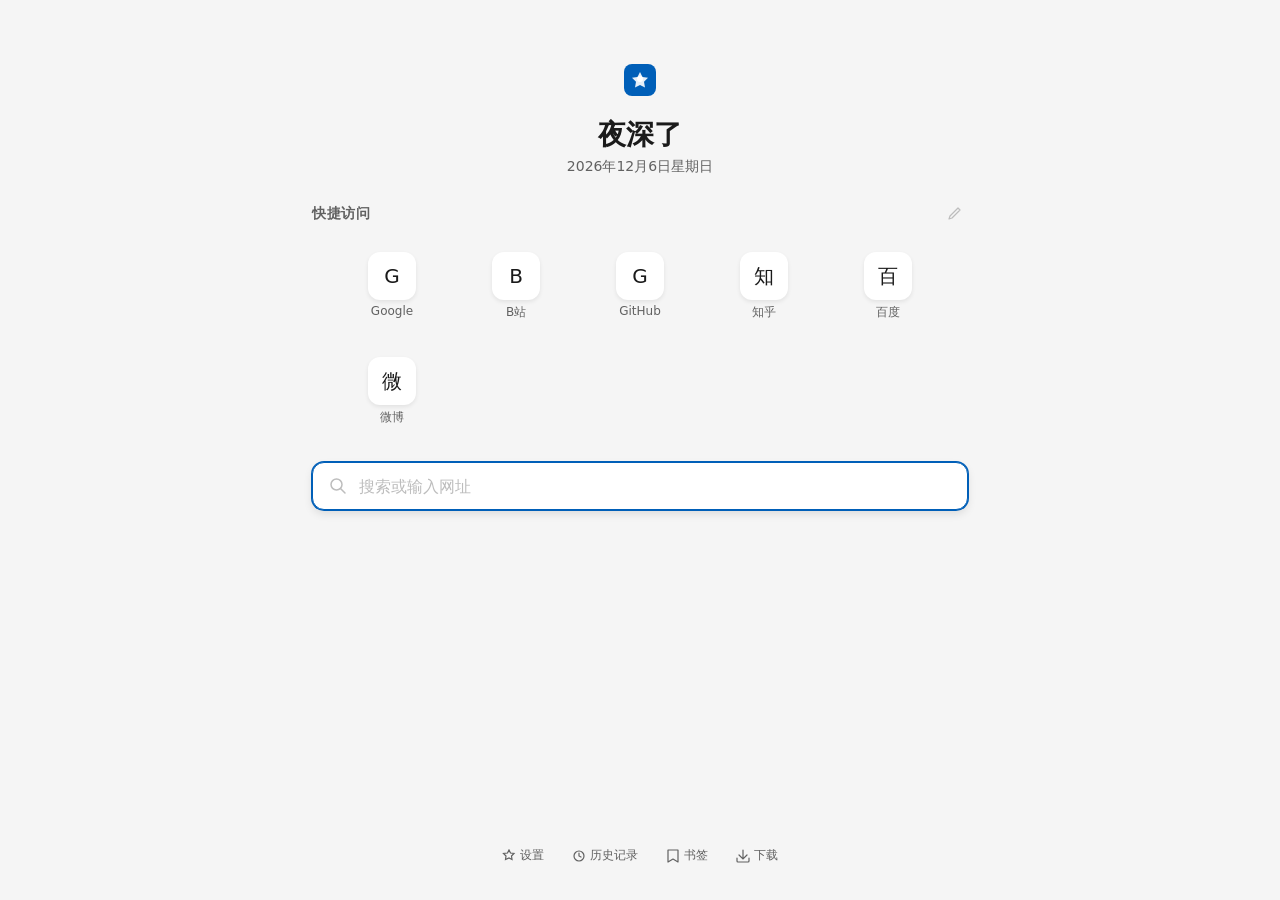
==== src/pages/newtab/index.html @ c28c98fc "Initial XFBrowser project scaffold - sync.bat / build.bat: Windows build toolchain scripts - patches" ====
<!DOCTYPE html>
<html lang="zh-CN" data-theme="light">
<head>
  <meta charset="UTF-8">
  <meta name="viewport" content="width=device-width, initial-scale=1.0">
  <meta name="color-scheme" content="light dark">
  <title>新标签页 - XFBrowser</title>
  <link rel="stylesheet" href="../../fluent-ui/css/fluent-tokens.css">
  <link rel="stylesheet" href="style.css">
</head>
<body>
  <div id="app">
    <header class="ntp-header">
      <div class="ntp-logo">
        <svg width="32" height="32" viewBox="0 0 32 32" fill="none">
          <rect width="32" height="32" rx="8" fill="var(--fluent-accent)"/>
          <path d="M16 8l2.5 5 5.5.8-4 3.9L21 23.5l-5-2.6-5 2.6 1-5.8-4-3.9 5.5-.8L16 8z" fill="white" opacity="0.9"/>
          <circle cx="16" cy="15" r="3" fill="white"/>
        </svg>
      </div>
      <h1 class="ntp-greeting" id="greeting">你好</h1>
    </header>

    <main class="ntp-main">
      <!-- 快捷访问 -->
      <section class="ntp-section">
        <div class="ntp-section-header">
          <h2>快捷访问</h2>
          <button class="ntp-edit-btn" id="editShortcuts" title="编辑快捷方式">
            <svg width="14" height="14" viewBox="0 0 14 14" fill="none">
              <path d="M11 1l2 2-8 8-3 1 1-3 8-8z" stroke="currentColor" stroke-width="1.2" stroke-linecap="round" stroke-linejoin="round"/>
            </svg>
          </button>
        </div>
        <div class="ntp-tiles" id="shortcuts">
          <!-- 由 JS 渲染 -->
        </div>
      </section>

      <!-- 搜索框 -->
      <section class="ntp-search-section">
        <div class="ntp-search-container">
          <svg class="ntp-search-icon" width="18" height="18" viewBox="0 0 18 18" fill="none">
            <circle cx="7.5" cy="7.5" r="5.5" stroke="currentColor" stroke-width="1.5"/>
            <path d="M11.5 11.5L16 16" stroke="currentColor" stroke-width="1.5" stroke-linecap="round"/>
          </svg>
          <input type="text" class="ntp-search-input" id="searchInput"
                 placeholder="搜索或输入网址" autofocus
                 autocomplete="off" spellcheck="false">
        </div>
      </section>

      <!-- 最近关闭 -->
      <section class="ntp-section" id="recentSection" style="display:none">
        <div class="ntp-section-header">
          <h2>最近关闭</h2>
        </div>
        <div class="ntp-recent-list" id="recentList"></div>
      </section>
    </main>

    <footer class="ntp-footer">
      <div class="ntp-footer-links">
        <button class="ntp-footer-btn" data-action="settings">
          <svg width="14" height="14" viewBox="0 0 14 14" fill="none">
            <path d="M7 1l1.5 3 3.5.5-2.5 2.5.5 3.5L7 9l-3.5 1.5.5-3.5L1.5 4.5 5.5 4 7 1z" stroke="currentColor" stroke-width="1.2"/>
          </svg>
          设置
        </button>
        <button class="ntp-footer-btn" data-action="history">
          <svg width="14" height="14" viewBox="0 0 14 14" fill="none">
            <circle cx="7" cy="7" r="5" stroke="currentColor" stroke-width="1.2"/>
            <path d="M7 4v3l2 1" stroke="currentColor" stroke-width="1.2" stroke-linecap="round"/>
          </svg>
          历史记录
        </button>
        <button class="ntp-footer-btn" data-action="bookmarks">
          <svg width="14" height="14" viewBox="0 0 14 14" fill="none">
            <path d="M2 1h10v12l-5-3-5 3V1z" stroke="currentColor" stroke-width="1.2" stroke-linejoin="round"/>
          </svg>
          书签
        </button>
        <button class="ntp-footer-btn" data-action="downloads">
          <svg width="14" height="14" viewBox="0 0 14 14" fill="none">
            <path d="M1 9v3a1 1 0 001 1h10a1 1 0 001-1V9M7 1v8m-4-3l4 4 4-4" stroke="currentColor" stroke-width="1.2" stroke-linecap="round"/>
          </svg>
          下载
        </button>
      </div>
    </footer>
  </div>

  <script type="module" src="app.js"></script>
</body>
</html>
---- src/fluent-ui/css/fluent-tokens.css ----
/* ===========================================================
   XFBrowser - Fluent UI v2 Design Tokens
   完整 Fluent 2 设计标记系统
   =========================================================== */

:root {
  /* ---- 颜色系统 ---- */
  --fluent-accent: #005fb8;
  --fluent-accent-hover: #004e9e;
  --fluent-accent-active: #003d7a;
  --fluent-accent-soft: rgba(0, 95, 184, 0.08);
  --fluent-accent-soft-hover: rgba(0, 95, 184, 0.12);
  --fluent-accent-text: #ffffff;

  /* 前景文本 */
  --fluent-text-primary: #1a1a1a;
  --fluent-text-secondary: #616161;
  --fluent-text-disabled: #bdbdbd;
  --fluent-text-link: #005fb8;
  --fluent-text-on-accent: #ffffff;

  /* 背景层级 */
  --fluent-bg-base: #f5f5f5;
  --fluent-bg-layer1: #ffffff;
  --fluent-bg-layer2: #fafafa;
  --fluent-bg-layer3: #f0f0f0;
  --fluent-bg-hover: rgba(0, 0, 0, 0.04);
  --fluent-bg-active: rgba(0, 0, 0, 0.08);
  --fluent-bg-selected: rgba(0, 95, 184, 0.08);

  /* 边框 */
  --fluent-border-base: rgba(0, 0, 0, 0.1);
  --fluent-border-hover: rgba(0, 0, 0, 0.16);
  --fluent-border-focus: #005fb8;
  --fluent-border-selected: #005fb8;

  /* 阴影层级 (Fluent 2 Elevation) */
  --fluent-shadow-xs: 0 1px 2px rgba(0, 0, 0, 0.06);
  --fluent-shadow-sm: 0 2px 4px rgba(0, 0, 0, 0.08);
  --fluent-shadow-md: 0 4px 8px rgba(0, 0, 0, 0.1);
  --fluent-shadow-lg: 0 8px 16px rgba(0, 0, 0, 0.12);
  --fluent-shadow-xl: 0 16px 32px rgba(0, 0, 0, 0.14);

  /* 圆角 */
  --fluent-radius-sm: 4px;
  --fluent-radius-md: 6px;
  --fluent-radius-lg: 8px;
  --fluent-radius-xl: 12px;
  --fluent-radius-round: 9999px;

  /* 间距 */
  --fluent-space-xs: 2px;
  --fluent-space-sm: 4px;
  --fluent-space-md: 8px;
  --fluent-space-lg: 12px;
  --fluent-space-xl: 16px;
  --fluent-space-2xl: 24px;
  --fluent-space-3xl: 32px;

  /* 字体 */
  --fluent-font-family: 'Segoe UI Variable', 'Segoe UI', system-ui, -apple-system, sans-serif;
  --fluent-font-caption: 12px;
  --fluent-font-body: 14px;
  --fluent-font-body-large: 16px;
  --fluent-font-subtitle: 18px;
  --fluent-font-title: 20px;
  --fluent-font-title-large: 28px;
  --fluent-font-display: 40px;

  /* 动画 */
  --fluent-duration-fast: 100ms;
  --fluent-duration-normal: 200ms;
  --fluent-duration-slow: 400ms;
  --fluent-easing-linear: cubic-bezier(0, 0, 1, 1);
  --fluent-easing-standard: cubic-bezier(0.2, 0, 0, 1);
  --fluent-easing-accelerate: cubic-bezier(0.8, 0, 0.6, 1);
  --fluent-easing-decelerate: cubic-bezier(0.2, 0, 0, 1);
}

/* ---- 深色模式 ---- */
[data-theme="dark"] {
  --fluent-bg-base: #1a1a1a;
  --fluent-bg-layer1: #2d2d2d;
  --fluent-bg-layer2: #252525;
  --fluent-bg-layer3: #333333;
  --fluent-bg-hover: rgba(255, 255, 255, 0.06);
  --fluent-bg-active: rgba(255, 255, 255, 0.1);
  --fluent-bg-selected: rgba(96, 186, 255, 0.12);

  --fluent-text-primary: #e0e0e0;
  --fluent-text-secondary: #a0a0a0;
  --fluent-text-disabled: #5a5a5a;
  --fluent-text-link: #60baff;

  --fluent-border-base: rgba(255, 255, 255, 0.08);
  --fluent-border-hover: rgba(255, 255, 255, 0.14);
  --fluent-border-focus: #60baff;
  --fluent-border-selected: #60baff;

  --fluent-accent: #60baff;
  --fluent-accent-hover: #4da6e6;
  --fluent-accent-soft: rgba(96, 186, 255, 0.12);
  --fluent-accent-soft-hover: rgba(96, 186, 255, 0.18);

  --fluent-shadow-xs: 0 1px 2px rgba(0, 0, 0, 0.3);
  --fluent-shadow-sm: 0 2px 4px rgba(0, 0, 0, 0.35);
  --fluent-shadow-md: 0 4px 8px rgba(0, 0, 0, 0.4);
  --fluent-shadow-lg: 0 8px 16px rgba(0, 0, 0, 0.45);
  --fluent-shadow-xl: 0 16px 32px rgba(0, 0, 0, 0.5);
}
---- src/pages/newtab/style.css ----
/* ===========================================================
   XFBrowser - 新标签页 Fluent 样式
   原生 CSS，无预处理器
   =========================================================== */

* {
  margin: 0;
  padding: 0;
  box-sizing: border-box;
}

body {
  font-family: var(--fluent-font-family);
  background: var(--fluent-bg-base);
  color: var(--fluent-text-primary);
  min-height: 100vh;
  display: flex;
  flex-direction: column;
  -webkit-font-smoothing: antialiased;
}

#app {
  flex: 1;
  display: flex;
  flex-direction: column;
  max-width: 720px;
  margin: 0 auto;
  padding: var(--fluent-space-3xl);
  width: 100%;
}

/* ---- 头部 ---- */
.ntp-header {
  text-align: center;
  padding: var(--fluent-space-3xl) 0 var(--fluent-space-2xl);
}

.ntp-logo {
  margin-bottom: var(--fluent-space-xl);
}

.ntp-greeting {
  font-size: var(--fluent-font-title-large);
  font-weight: 600;
  color: var(--fluent-text-primary);
  margin-bottom: var(--fluent-space-sm);
}

.ntp-date {
  font-size: var(--fluent-font-body);
  color: var(--fluent-text-secondary);
}

/* ---- 区域 ---- */
.ntp-section {
  margin-bottom: var(--fluent-space-2xl);
}

.ntp-section-header {
  display: flex;
  align-items: center;
  justify-content: space-between;
  margin-bottom: var(--fluent-space-lg);
}

.ntp-section-header h2 {
  font-size: var(--fluent-font-body);
  font-weight: 600;
  color: var(--fluent-text-secondary);
  text-transform: uppercase;
  letter-spacing: 0.5px;
}

.ntp-edit-btn {
  display: flex;
  align-items: center;
  justify-content: center;
  width: 28px;
  height: 28px;
  border: none;
  background: transparent;
  border-radius: var(--fluent-radius-md);
  cursor: pointer;
  color: var(--fluent-text-disabled);
  transition: all var(--fluent-duration-fast) var(--fluent-easing-standard);
}

.ntp-edit-btn:hover {
  background: var(--fluent-bg-hover);
  color: var(--fluent-text-secondary);
}

/* ---- 快捷访问磁贴 ---- */
.ntp-tiles {
  display: grid;
  grid-template-columns: repeat(auto-fill, 112px);
  gap: var(--fluent-space-lg);
  justify-content: center;
}

.ntp-tile {
  display: flex;
  flex-direction: column;
  align-items: center;
  gap: var(--fluent-space-sm);
  padding: var(--fluent-space-lg);
  border-radius: var(--fluent-radius-lg);
  cursor: pointer;
  transition: all var(--fluent-duration-fast) var(--fluent-easing-standard);
  text-decoration: none;
  color: inherit;
}

.ntp-tile:hover {
  background: var(--fluent-bg-hover);
}

.ntp-tile:active {
  transform: scale(0.95);
}

.ntp-tile-icon {
  width: 48px;
  height: 48px;
  border-radius: var(--fluent-radius-xl);
  background: var(--fluent-bg-layer1);
  box-shadow: var(--fluent-shadow-sm);
  display: flex;
  align-items: center;
  justify-content: center;
  font-size: 20px;
  overflow: hidden;
}

.ntp-tile-icon img {
  width: 100%;
  height: 100%;
  object-fit: contain;
  padding: 8px;
}

.ntp-tile-title {
  font-size: var(--fluent-font-caption);
  color: var(--fluent-text-secondary);
  text-align: center;
  max-width: 100%;
  overflow: hidden;
  text-overflow: ellipsis;
  white-space: nowrap;
}

/* ---- 搜索 ---- */
.ntp-search-section {
  margin-bottom: var(--fluent-space-2xl);
}

.ntp-search-container {
  display: flex;
  align-items: center;
  height: 48px;
  background: var(--fluent-bg-layer1);
  border-radius: var(--fluent-radius-xl);
  box-shadow: var(--fluent-shadow-sm);
  border: 1px solid var(--fluent-border-base);
  padding: 0 var(--fluent-space-xl);
  gap: var(--fluent-space-lg);
  transition: all var(--fluent-duration-fast) var(--fluent-easing-standard);
}

.ntp-search-container:focus-within {
  border-color: var(--fluent-border-focus);
  box-shadow: 0 0 0 1px var(--fluent-border-focus), var(--fluent-shadow-md);
}

.ntp-search-icon {
  color: var(--fluent-text-disabled);
  flex-shrink: 0;
}

.ntp-search-input {
  flex: 1;
  border: none;
  outline: none;
  background: transparent;
  font-size: var(--fluent-font-body-large);
  color: var(--fluent-text-primary);
  font-family: var(--fluent-font-family);
}

.ntp-search-input::placeholder {
  color: var(--fluent-text-disabled);
}

/* ---- 最近关闭 ---- */
.ntp-recent-list {
  display: flex;
  flex-direction: column;
  gap: var(--fluent-space-sm);
}

.ntp-recent-item {
  display: flex;
  align-items: center;
  padding: var(--fluent-space-lg);
  border-radius: var(--fluent-radius-md);
  gap: var(--fluent-space-lg);
  cursor: pointer;
  transition: background var(--fluent-duration-fast) var(--fluent-easing-standard);
}

.ntp-recent-item:hover {
  background: var(--fluent-bg-hover);
}

.ntp-recent-item-icon {
  width: 16px;
  height: 16px;
  flex-shrink: 0;
}

.ntp-recent-item-title {
  flex: 1;
  font-size: var(--fluent-font-body);
  color: var(--fluent-text-primary);
  white-space: nowrap;
  overflow: hidden;
  text-overflow: ellipsis;
}

.ntp-recent-item-time {
  font-size: var(--fluent-font-caption);
  color: var(--fluent-text-disabled);
}

/* ---- 底部 ---- */
.ntp-footer {
  margin-top: auto;
  padding-top: var(--fluent-space-2xl);
}

.ntp-footer-links {
  display: flex;
  justify-content: center;
  gap: var(--fluent-space-sm);
}

.ntp-footer-btn {
  display: flex;
  align-items: center;
  gap: var(--fluent-space-sm);
  padding: var(--fluent-space-sm) var(--fluent-space-lg);
  border: none;
  background: transparent;
  border-radius: var(--fluent-radius-md);
  color: var(--fluent-text-secondary);
  font-size: var(--fluent-font-caption);
  font-family: var(--fluent-font-family);
  cursor: pointer;
  transition: all var(--fluent-duration-fast) var(--fluent-easing-standard);
}

.ntp-footer-btn:hover {
  background: var(--fluent-bg-hover);
  color: var(--fluent-text-primary);
}

/* ---- 空状态 ---- */
.ntp-empty {
  display: flex;
  flex-direction: column;
  align-items: center;
  justify-content: center;
  padding: var(--fluent-space-3xl);
  color: var(--fluent-text-disabled);
  font-size: var(--fluent-font-body);
}
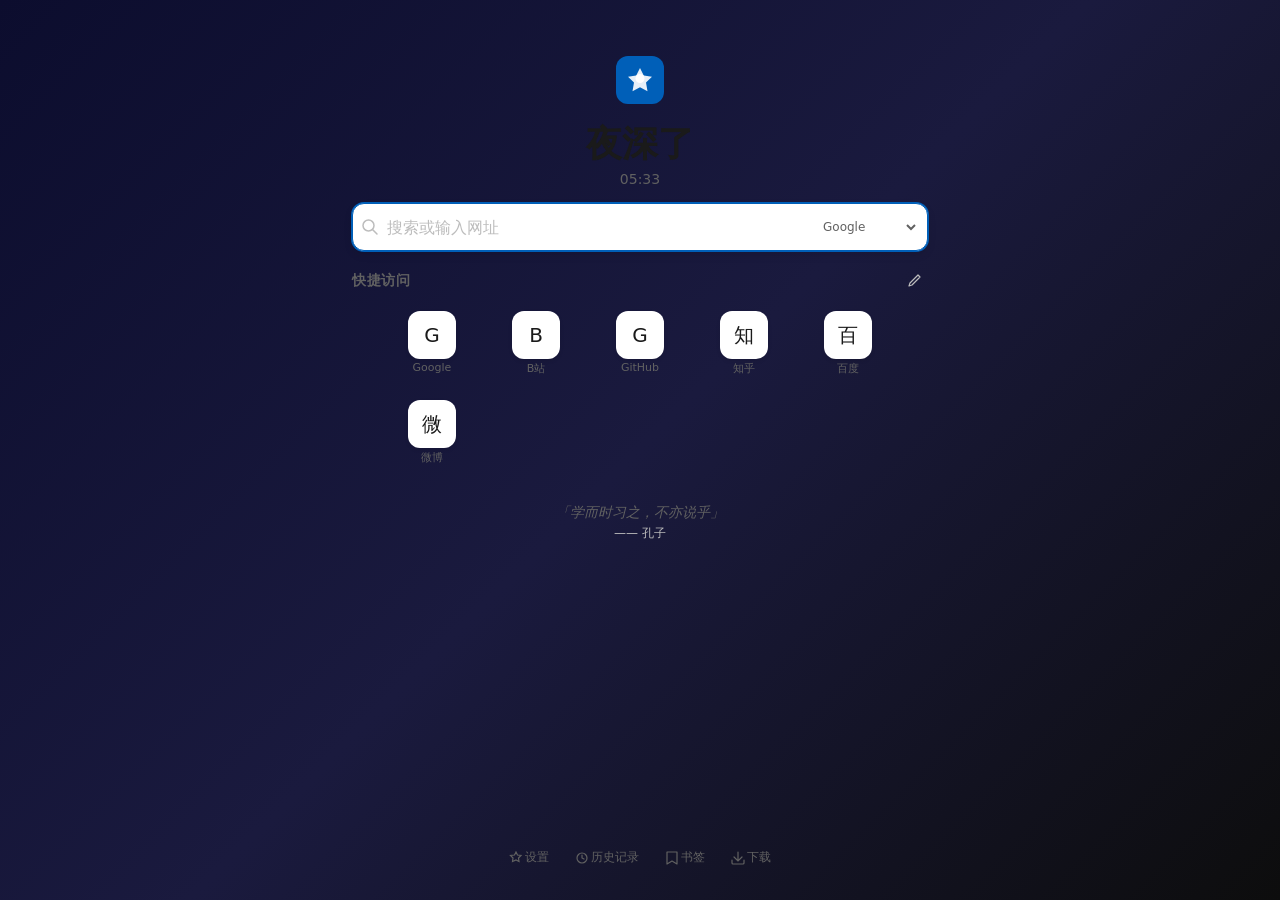
==== commit 70c945ec: "全面迁移至 Firefox 品牌，更新页面与文档" ====
--- a/src/pages/newtab/index.html
+++ b/src/pages/newtab/index.html
@@ -12,16 +12,36 @@
   <div id="app">
     <header class="ntp-header">
       <div class="ntp-logo">
-        <svg width="32" height="32" viewBox="0 0 32 32" fill="none">
+        <svg width="48" height="48" viewBox="0 0 32 32" fill="none">
           <rect width="32" height="32" rx="8" fill="var(--fluent-accent)"/>
           <path d="M16 8l2.5 5 5.5.8-4 3.9L21 23.5l-5-2.6-5 2.6 1-5.8-4-3.9 5.5-.8L16 8z" fill="white" opacity="0.9"/>
           <circle cx="16" cy="15" r="3" fill="white"/>
         </svg>
       </div>
       <h1 class="ntp-greeting" id="greeting">你好</h1>
+      <p class="ntp-date" id="currentTime"></p>
     </header>
 
     <main class="ntp-main">
+      <!-- 搜索框 -->
+      <section class="ntp-search-section">
+        <div class="ntp-search-container">
+          <svg class="ntp-search-icon" width="18" height="18" viewBox="0 0 18 18" fill="none">
+            <circle cx="7.5" cy="7.5" r="5.5" stroke="currentColor" stroke-width="1.5"/>
+            <path d="M11.5 11.5L16 16" stroke="currentColor" stroke-width="1.5" stroke-linecap="round"/>
+          </svg>
+          <input type="text" class="ntp-search-input" id="searchInput"
+                 placeholder="搜索或输入网址" autofocus
+                 autocomplete="off" spellcheck="false">
+          <select class="ntp-search-engine" id="searchEngine">
+            <option value="google">Google</option>
+            <option value="bing">Bing</option>
+            <option value="baidu">百度</option>
+            <option value="duckduckgo">DuckDuckGo</option>
+          </select>
+        </div>
+      </section>
+
       <!-- 快捷访问 -->
       <section class="ntp-section">
         <div class="ntp-section-header">
@@ -33,20 +53,14 @@
           </button>
         </div>
         <div class="ntp-tiles" id="shortcuts">
-          <!-- 由 JS 渲染 -->
         </div>
       </section>
 
-      <!-- 搜索框 -->
-      <section class="ntp-search-section">
-        <div class="ntp-search-container">
-          <svg class="ntp-search-icon" width="18" height="18" viewBox="0 0 18 18" fill="none">
-            <circle cx="7.5" cy="7.5" r="5.5" stroke="currentColor" stroke-width="1.5"/>
-            <path d="M11.5 11.5L16 16" stroke="currentColor" stroke-width="1.5" stroke-linecap="round"/>
-          </svg>
-          <input type="text" class="ntp-search-input" id="searchInput"
-                 placeholder="搜索或输入网址" autofocus
-                 autocomplete="off" spellcheck="false">
+      <!-- 每日一言 -->
+      <section class="ntp-section ntp-quote-section">
+        <div class="ntp-quote">
+          <p class="ntp-quote-text" id="quoteText"></p>
+          <p class="ntp-quote-author" id="quoteAuthor"></p>
         </div>
       </section>
 
--- a/src/pages/newtab/style.css
+++ b/src/pages/newtab/style.css
@@ -1,8 +1,3 @@
-/* ===========================================================
-   XFBrowser - 新标签页 Fluent 样式
-   原生 CSS，无预处理器
-   =========================================================== */
-
 * {
   margin: 0;
   padding: 0;
@@ -11,19 +6,23 @@
 
 body {
   font-family: var(--fluent-font-family);
-  background: var(--fluent-bg-base);
   color: var(--fluent-text-primary);
   min-height: 100vh;
   display: flex;
   flex-direction: column;
-  -webkit-font-smoothing: antialiased;
+  transition: background 1s ease;
+  background: linear-gradient(135deg, #e8f0fe 0%, #f0f4ff 50%, #fafcff 100%);
+}
+
+[data-theme="dark"] body {
+  background: linear-gradient(135deg, #1a1a2e 0%, #16213e 50%, #0f3460 100%);
 }
 
 #app {
   flex: 1;
   display: flex;
   flex-direction: column;
-  max-width: 720px;
+  max-width: 640px;
   margin: 0 auto;
   padding: var(--fluent-space-3xl);
   width: 100%;
@@ -32,18 +31,18 @@
 /* ---- 头部 ---- */
 .ntp-header {
   text-align: center;
-  padding: var(--fluent-space-3xl) 0 var(--fluent-space-2xl);
+  padding: var(--fluent-space-2xl) 0 var(--fluent-space-xl);
 }
 
 .ntp-logo {
-  margin-bottom: var(--fluent-space-xl);
+  margin-bottom: var(--fluent-space-lg);
 }
 
 .ntp-greeting {
-  font-size: var(--fluent-font-title-large);
+  font-size: 36px;
   font-weight: 600;
   color: var(--fluent-text-primary);
-  margin-bottom: var(--fluent-space-sm);
+  margin-bottom: var(--fluent-space-xs);
 }
 
 .ntp-date {
@@ -53,14 +52,14 @@
 
 /* ---- 区域 ---- */
 .ntp-section {
-  margin-bottom: var(--fluent-space-2xl);
+  margin-bottom: var(--fluent-space-xl);
 }
 
 .ntp-section-header {
   display: flex;
   align-items: center;
   justify-content: space-between;
-  margin-bottom: var(--fluent-space-lg);
+  margin-bottom: var(--fluent-space-md);
 }
 
 .ntp-section-header h2 {
@@ -90,11 +89,69 @@
   color: var(--fluent-text-secondary);
 }
 
+/* ---- 搜索 ---- */
+.ntp-search-section {
+  margin-bottom: var(--fluent-space-xl);
+}
+
+.ntp-search-container {
+  display: flex;
+  align-items: center;
+  height: 48px;
+  background: var(--fluent-bg-layer1);
+  border-radius: var(--fluent-radius-xl);
+  box-shadow: var(--fluent-shadow-sm);
+  border: 1px solid var(--fluent-border-base);
+  padding: 0 var(--fluent-space-md);
+  gap: var(--fluent-space-md);
+  transition: all var(--fluent-duration-fast) var(--fluent-easing-standard);
+}
+
+.ntp-search-container:focus-within {
+  border-color: var(--fluent-border-focus);
+  box-shadow: 0 0 0 1px var(--fluent-border-focus), var(--fluent-shadow-md);
+}
+
+.ntp-search-icon {
+  color: var(--fluent-text-disabled);
+  flex-shrink: 0;
+}
+
+.ntp-search-input {
+  flex: 1;
+  border: none;
+  outline: none;
+  background: transparent;
+  font-size: var(--fluent-font-body-large);
+  color: var(--fluent-text-primary);
+  font-family: var(--fluent-font-family);
+}
+
+.ntp-search-input::placeholder {
+  color: var(--fluent-text-disabled);
+}
+
+.ntp-search-engine {
+  border: none;
+  background: transparent;
+  color: var(--fluent-text-secondary);
+  font-size: var(--fluent-font-caption);
+  font-family: var(--fluent-font-family);
+  cursor: pointer;
+  padding: var(--fluent-space-xs);
+  border-radius: var(--fluent-radius-sm);
+  transition: background var(--fluent-duration-fast) var(--fluent-easing-standard);
+}
+
+.ntp-search-engine:hover {
+  background: var(--fluent-bg-hover);
+}
+
 /* ---- 快捷访问磁贴 ---- */
 .ntp-tiles {
   display: grid;
-  grid-template-columns: repeat(auto-fill, 112px);
-  gap: var(--fluent-space-lg);
+  grid-template-columns: repeat(auto-fill, 96px);
+  gap: var(--fluent-space-md);
   justify-content: center;
 }
 
@@ -102,8 +159,8 @@
   display: flex;
   flex-direction: column;
   align-items: center;
-  gap: var(--fluent-space-sm);
-  padding: var(--fluent-space-lg);
+  gap: var(--fluent-space-xs);
+  padding: var(--fluent-space-md);
   border-radius: var(--fluent-radius-lg);
   cursor: pointer;
   transition: all var(--fluent-duration-fast) var(--fluent-easing-standard);
@@ -113,6 +170,7 @@
 
 .ntp-tile:hover {
   background: var(--fluent-bg-hover);
+  transform: translateY(-2px);
 }
 
 .ntp-tile:active {
@@ -140,7 +198,7 @@
 }
 
 .ntp-tile-title {
-  font-size: var(--fluent-font-caption);
+  font-size: 11px;
   color: var(--fluent-text-secondary);
   text-align: center;
   max-width: 100%;
@@ -149,45 +207,22 @@
   white-space: nowrap;
 }
 
-/* ---- 搜索 ---- */
-.ntp-search-section {
-  margin-bottom: var(--fluent-space-2xl);
-}
-
-.ntp-search-container {
-  display: flex;
-  align-items: center;
-  height: 48px;
-  background: var(--fluent-bg-layer1);
-  border-radius: var(--fluent-radius-xl);
-  box-shadow: var(--fluent-shadow-sm);
-  border: 1px solid var(--fluent-border-base);
-  padding: 0 var(--fluent-space-xl);
-  gap: var(--fluent-space-lg);
-  transition: all var(--fluent-duration-fast) var(--fluent-easing-standard);
-}
-
-.ntp-search-container:focus-within {
-  border-color: var(--fluent-border-focus);
-  box-shadow: 0 0 0 1px var(--fluent-border-focus), var(--fluent-shadow-md);
-}
-
-.ntp-search-icon {
-  color: var(--fluent-text-disabled);
-  flex-shrink: 0;
-}
-
-.ntp-search-input {
-  flex: 1;
-  border: none;
-  outline: none;
-  background: transparent;
-  font-size: var(--fluent-font-body-large);
-  color: var(--fluent-text-primary);
-  font-family: var(--fluent-font-family);
-}
-
-.ntp-search-input::placeholder {
+/* ---- 每日一言 ---- */
+.ntp-quote-section {
+  text-align: center;
+  padding: var(--fluent-space-lg) 0;
+}
+
+.ntp-quote-text {
+  font-size: var(--fluent-font-body);
+  color: var(--fluent-text-secondary);
+  font-style: italic;
+  line-height: 1.6;
+  margin-bottom: var(--fluent-space-xs);
+}
+
+.ntp-quote-author {
+  font-size: var(--fluent-font-caption);
   color: var(--fluent-text-disabled);
 }
 
@@ -195,15 +230,15 @@
 .ntp-recent-list {
   display: flex;
   flex-direction: column;
-  gap: var(--fluent-space-sm);
+  gap: var(--fluent-space-xs);
 }
 
 .ntp-recent-item {
   display: flex;
   align-items: center;
-  padding: var(--fluent-space-lg);
+  padding: var(--fluent-space-md);
   border-radius: var(--fluent-radius-md);
-  gap: var(--fluent-space-lg);
+  gap: var(--fluent-space-md);
   cursor: pointer;
   transition: background var(--fluent-duration-fast) var(--fluent-easing-standard);
 }
@@ -235,20 +270,20 @@
 /* ---- 底部 ---- */
 .ntp-footer {
   margin-top: auto;
-  padding-top: var(--fluent-space-2xl);
+  padding-top: var(--fluent-space-lg);
 }
 
 .ntp-footer-links {
   display: flex;
   justify-content: center;
-  gap: var(--fluent-space-sm);
+  gap: var(--fluent-space-xs);
 }
 
 .ntp-footer-btn {
   display: flex;
   align-items: center;
-  gap: var(--fluent-space-sm);
-  padding: var(--fluent-space-sm) var(--fluent-space-lg);
+  gap: var(--fluent-space-xs);
+  padding: var(--fluent-space-xs) var(--fluent-space-lg);
   border: none;
   background: transparent;
   border-radius: var(--fluent-radius-md);
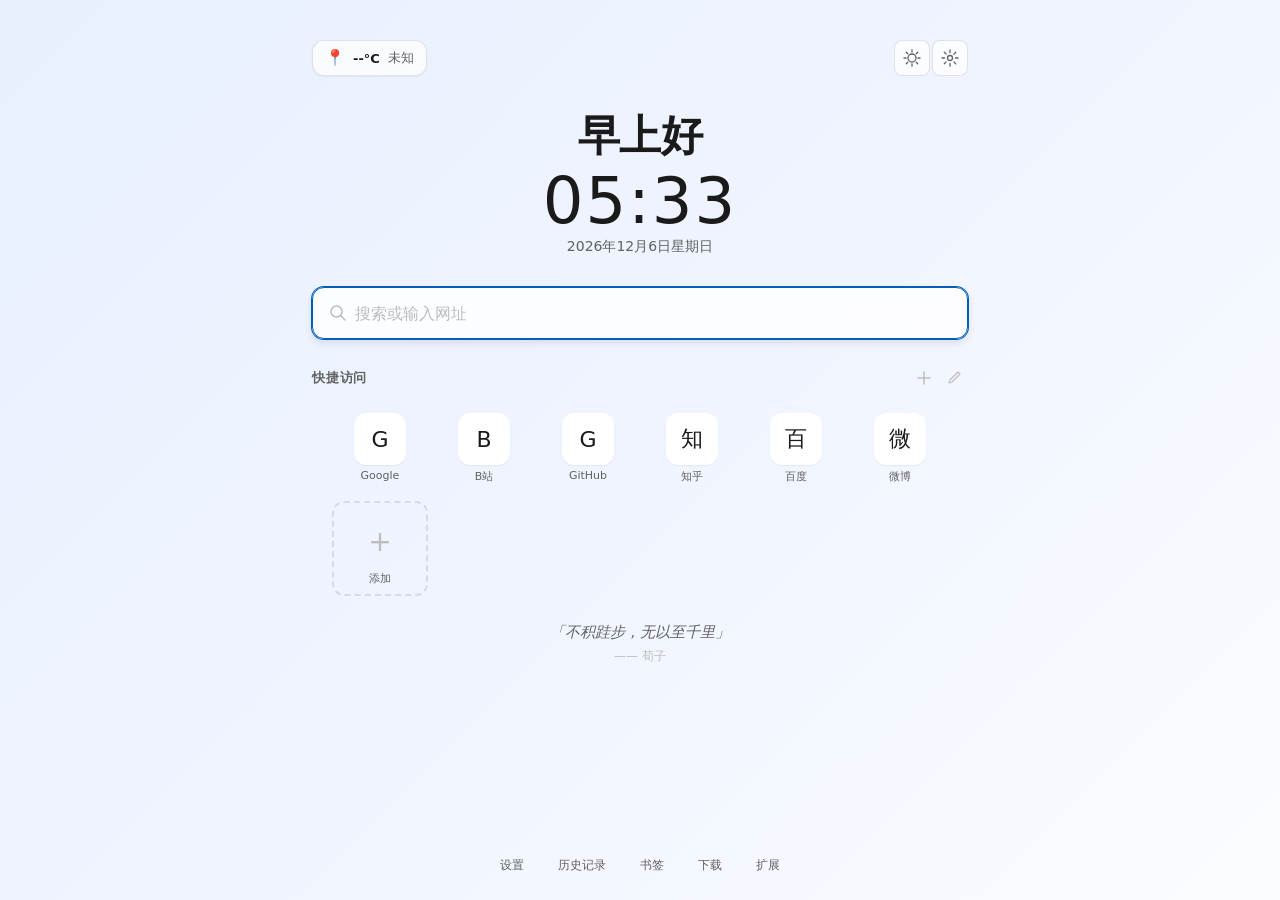
==== commit 79c8dfb4: "CI: add patch apply step + migrate newtab from extension to direct source modification" ====
--- a/src/pages/newtab/index.html
+++ b/src/pages/newtab/index.html
@@ -10,20 +10,38 @@
 </head>
 <body>
   <div id="app">
+    <div class="ntp-bg-overlay"></div>
+
     <header class="ntp-header">
-      <div class="ntp-logo">
-        <svg width="48" height="48" viewBox="0 0 32 32" fill="none">
-          <rect width="32" height="32" rx="8" fill="var(--fluent-accent)"/>
-          <path d="M16 8l2.5 5 5.5.8-4 3.9L21 23.5l-5-2.6-5 2.6 1-5.8-4-3.9 5.5-.8L16 8z" fill="white" opacity="0.9"/>
-          <circle cx="16" cy="15" r="3" fill="white"/>
-        </svg>
-      </div>
-      <h1 class="ntp-greeting" id="greeting">你好</h1>
-      <p class="ntp-date" id="currentTime"></p>
+      <div class="ntp-header-top">
+        <div class="ntp-weather" id="weather">
+          <span class="ntp-weather-icon" id="weatherIcon">☀️</span>
+          <span class="ntp-weather-temp" id="weatherTemp">--°C</span>
+          <span class="ntp-weather-city" id="weatherCity">--</span>
+        </div>
+        <div class="ntp-header-actions">
+          <button class="ntp-icon-btn" id="themeToggle" title="切换主题">
+            <svg width="18" height="18" viewBox="0 0 18 18" fill="none">
+              <circle cx="9" cy="9" r="4" stroke="currentColor" stroke-width="1.3"/>
+              <path d="M9 1v2M9 15v2M1 9h2M15 9h2M3.3 3.3l1.4 1.4M13.3 13.3l1.4 1.4M3.3 14.7l1.4-1.4M13.3 4.7l1.4-1.4" stroke="currentColor" stroke-width="1.3" stroke-linecap="round"/>
+            </svg>
+          </button>
+          <button class="ntp-icon-btn" id="settingsBtn" title="设置">
+            <svg width="18" height="18" viewBox="0 0 18 18" fill="none">
+              <circle cx="9" cy="9" r="2.5" stroke="currentColor" stroke-width="1.3"/>
+              <path d="M9 1v2.5M9 14.5V17M1 9h2.5M14.5 9H17M3.3 3.3l1.8 1.8M12.9 12.9l1.8 1.8M3.3 14.7l1.8-1.8M12.9 5.1l1.8-1.8" stroke="currentColor" stroke-width="1.3" stroke-linecap="round"/>
+            </svg>
+          </button>
+        </div>
+      </div>
+      <div class="ntp-greeting-section">
+        <h1 class="ntp-greeting" id="greeting">你好</h1>
+        <p class="ntp-time" id="currentTime"></p>
+        <p class="ntp-date-full" id="currentDate"></p>
+      </div>
     </header>
 
     <main class="ntp-main">
-      <!-- 搜索框 -->
       <section class="ntp-search-section">
         <div class="ntp-search-container">
           <svg class="ntp-search-icon" width="18" height="18" viewBox="0 0 18 18" fill="none">
@@ -33,76 +51,192 @@
           <input type="text" class="ntp-search-input" id="searchInput"
                  placeholder="搜索或输入网址" autofocus
                  autocomplete="off" spellcheck="false">
-          <select class="ntp-search-engine" id="searchEngine">
+        </div>
+        <div class="ntp-search-tips" id="searchTips"></div>
+      </section>
+
+      <section class="ntp-section">
+        <div class="ntp-section-header">
+          <h2>快捷访问</h2>
+          <div class="ntp-section-actions">
+            <button class="ntp-section-btn" id="addShortcut" title="添加快捷方式">
+              <svg width="14" height="14" viewBox="0 0 14 14" fill="none">
+                <path d="M7 1v12M1 7h12" stroke="currentColor" stroke-width="1.5" stroke-linecap="round"/>
+              </svg>
+            </button>
+            <button class="ntp-section-btn ntp-section-btn-active" id="toggleEditShortcuts" title="编辑快捷方式">
+              <svg width="14" height="14" viewBox="0 0 14 14" fill="none">
+                <path d="M11 1l2 2-8 8-3 1 1-3 8-8z" stroke="currentColor" stroke-width="1.2" stroke-linecap="round" stroke-linejoin="round"/>
+              </svg>
+            </button>
+          </div>
+        </div>
+        <div class="ntp-tiles" id="shortcuts"></div>
+      </section>
+
+      <section class="ntp-section ntp-quote-section">
+        <div class="ntp-quote">
+          <p class="ntp-quote-text" id="quoteText"></p>
+          <p class="ntp-quote-author" id="quoteAuthor"></p>
+        </div>
+      </section>
+
+      <section class="ntp-section" id="recentSection" style="display:none">
+        <div class="ntp-section-header">
+          <h2>最近关闭</h2>
+          <button class="ntp-section-btn" id="clearRecent" title="清空">
+            <svg width="14" height="14" viewBox="0 0 14 14" fill="none">
+              <path d="M2 4h10M5 4V2.5A1.5 1.5 0 016.5 1h1A1.5 1.5 0 019 2.5V4M11 4v7.5A1.5 1.5 0 019.5 13h-5A1.5 1.5 0 013 11.5V4" stroke="currentColor" stroke-width="1.3" stroke-linecap="round"/>
+            </svg>
+          </button>
+        </div>
+        <div class="ntp-recent-list" id="recentList"></div>
+      </section>
+    </main>
+
+    <footer class="ntp-footer">
+      <div class="ntp-footer-links">
+        <button class="ntp-footer-btn" data-action="settings">设置</button>
+        <button class="ntp-footer-btn" data-action="history">历史记录</button>
+        <button class="ntp-footer-btn" data-action="bookmarks">书签</button>
+        <button class="ntp-footer-btn" data-action="downloads">下载</button>
+        <button class="ntp-footer-btn" data-action="extensions">扩展</button>
+      </div>
+    </footer>
+  </div>
+
+  <div class="ntp-modal" id="settingsModal">
+    <div class="ntp-modal-backdrop"></div>
+    <div class="ntp-modal-content">
+      <div class="ntp-modal-header">
+        <h2>设置</h2>
+        <button class="ntp-modal-close" id="settingsClose">&times;</button>
+      </div>
+      <div class="ntp-modal-body">
+        <div class="ntp-setting-group">
+          <label>主题</label>
+          <div class="ntp-theme-options" id="themeOptions">
+            <button class="ntp-theme-option" data-theme="light">
+              <svg width="20" height="20" viewBox="0 0 20 20" fill="none">
+                <circle cx="10" cy="10" r="6" fill="currentColor"/>
+              </svg>
+              浅色
+            </button>
+            <button class="ntp-theme-option" data-theme="dark">
+              <svg width="20" height="20" viewBox="0 0 20 20" fill="none">
+                <path d="M17 12.5A7.5 7.5 0 017.5 3a7.5 7.5 0 109.5 9.5z" fill="currentColor"/>
+              </svg>
+              深色
+            </button>
+            <button class="ntp-theme-option" data-theme="system">
+              <svg width="20" height="20" viewBox="0 0 20 20" fill="none">
+                <rect x="2" y="3" width="16" height="11" rx="1.5" stroke="currentColor" stroke-width="1.3"/>
+                <path d="M7 17h6M10 14v3" stroke="currentColor" stroke-width="1.3" stroke-linecap="round"/>
+              </svg>
+              跟随系统
+            </button>
+          </div>
+        </div>
+        <div class="ntp-setting-group">
+          <label>默认搜索引擎</label>
+          <select id="settingsSearchEngine">
             <option value="google">Google</option>
             <option value="bing">Bing</option>
             <option value="baidu">百度</option>
             <option value="duckduckgo">DuckDuckGo</option>
+            <option value="sogou">搜狗</option>
           </select>
         </div>
-      </section>
-
-      <!-- 快捷访问 -->
-      <section class="ntp-section">
-        <div class="ntp-section-header">
-          <h2>快捷访问</h2>
-          <button class="ntp-edit-btn" id="editShortcuts" title="编辑快捷方式">
-            <svg width="14" height="14" viewBox="0 0 14 14" fill="none">
-              <path d="M11 1l2 2-8 8-3 1 1-3 8-8z" stroke="currentColor" stroke-width="1.2" stroke-linecap="round" stroke-linejoin="round"/>
-            </svg>
-          </button>
-        </div>
-        <div class="ntp-tiles" id="shortcuts">
-        </div>
-      </section>
-
-      <!-- 每日一言 -->
-      <section class="ntp-section ntp-quote-section">
-        <div class="ntp-quote">
-          <p class="ntp-quote-text" id="quoteText"></p>
-          <p class="ntp-quote-author" id="quoteAuthor"></p>
-        </div>
-      </section>
-
-      <!-- 最近关闭 -->
-      <section class="ntp-section" id="recentSection" style="display:none">
-        <div class="ntp-section-header">
-          <h2>最近关闭</h2>
-        </div>
-        <div class="ntp-recent-list" id="recentList"></div>
-      </section>
-    </main>
-
-    <footer class="ntp-footer">
-      <div class="ntp-footer-links">
-        <button class="ntp-footer-btn" data-action="settings">
-          <svg width="14" height="14" viewBox="0 0 14 14" fill="none">
-            <path d="M7 1l1.5 3 3.5.5-2.5 2.5.5 3.5L7 9l-3.5 1.5.5-3.5L1.5 4.5 5.5 4 7 1z" stroke="currentColor" stroke-width="1.2"/>
-          </svg>
-          设置
-        </button>
-        <button class="ntp-footer-btn" data-action="history">
-          <svg width="14" height="14" viewBox="0 0 14 14" fill="none">
-            <circle cx="7" cy="7" r="5" stroke="currentColor" stroke-width="1.2"/>
-            <path d="M7 4v3l2 1" stroke="currentColor" stroke-width="1.2" stroke-linecap="round"/>
-          </svg>
-          历史记录
-        </button>
-        <button class="ntp-footer-btn" data-action="bookmarks">
-          <svg width="14" height="14" viewBox="0 0 14 14" fill="none">
-            <path d="M2 1h10v12l-5-3-5 3V1z" stroke="currentColor" stroke-width="1.2" stroke-linejoin="round"/>
-          </svg>
-          书签
-        </button>
-        <button class="ntp-footer-btn" data-action="downloads">
-          <svg width="14" height="14" viewBox="0 0 14 14" fill="none">
-            <path d="M1 9v3a1 1 0 001 1h10a1 1 0 001-1V9M7 1v8m-4-3l4 4 4-4" stroke="currentColor" stroke-width="1.2" stroke-linecap="round"/>
-          </svg>
-          下载
-        </button>
-      </div>
-    </footer>
+        <div class="ntp-setting-group">
+          <label>背景</label>
+          <div class="ntp-bg-options" id="bgOptions">
+            <button class="ntp-bg-option" data-bg="gradient">
+              <span class="ntp-bg-preview" style="background:linear-gradient(135deg, #e8f0fe, #f0f4ff)"></span>
+              渐变
+            </button>
+            <button class="ntp-bg-option" data-bg="solid">
+              <span class="ntp-bg-preview" style="background:#f5f5f5"></span>
+              纯色
+            </button>
+            <button class="ntp-bg-option" data-bg="image">
+              <span class="ntp-bg-preview" style="background:#333;display:flex;align-items:center;justify-content:center;color:white;font-size:16px">🖼</span>
+              图片
+            </button>
+          </div>
+          <div class="ntp-bg-image-input" id="bgImageInput" style="display:none">
+            <input type="text" id="bgImageUrl" placeholder="输入图片URL" class="ntp-input">
+            <button class="ntp-btn ntp-btn-sm" id="applyBgImage">应用</button>
+          </div>
+        </div>
+        <div class="ntp-setting-group">
+          <label>快捷方式</label>
+          <div class="ntp-setting-row">
+            <span>最多显示</span>
+            <select id="shortcutCount">
+              <option value="4">4 个</option>
+              <option value="6">6 个</option>
+              <option value="8" selected>8 个</option>
+              <option value="12">12 个</option>
+            </select>
+          </div>
+        </div>
+        <div class="ntp-setting-group">
+          <label>显示</label>
+          <div class="ntp-setting-row">
+            <span>名言</span>
+            <label class="ntp-toggle">
+              <input type="checkbox" id="showQuote" checked>
+              <span class="ntp-toggle-slider"></span>
+            </label>
+          </div>
+          <div class="ntp-setting-row">
+            <span>最近关闭</span>
+            <label class="ntp-toggle">
+              <input type="checkbox" id="showRecent" checked>
+              <span class="ntp-toggle-slider"></span>
+            </label>
+          </div>
+          <div class="ntp-setting-row">
+            <span>天气</span>
+            <label class="ntp-toggle">
+              <input type="checkbox" id="showWeather" checked>
+              <span class="ntp-toggle-slider"></span>
+            </label>
+          </div>
+        </div>
+      </div>
+      <div class="ntp-modal-footer">
+        <button class="ntp-btn ntp-btn-secondary" id="resetSettings">恢复默认</button>
+        <button class="ntp-btn ntp-btn-primary" id="saveSettings">保存</button>
+      </div>
+    </div>
   </div>
+
+  <div class="ntp-modal" id="addShortcutModal">
+    <div class="ntp-modal-backdrop"></div>
+    <div class="ntp-modal-content ntp-modal-content-sm">
+      <div class="ntp-modal-header">
+        <h2>添加快捷方式</h2>
+        <button class="ntp-modal-close" id="addShortcutClose">&times;</button>
+      </div>
+      <div class="ntp-modal-body">
+        <div class="ntp-setting-group">
+          <label>名称</label>
+          <input type="text" id="shortcutName" class="ntp-input" placeholder="如：GitHub">
+        </div>
+        <div class="ntp-setting-group">
+          <label>网址</label>
+          <input type="text" id="shortcutUrl" class="ntp-input" placeholder="如：https://github.com">
+        </div>
+      </div>
+      <div class="ntp-modal-footer">
+        <button class="ntp-btn ntp-btn-secondary" id="addShortcutCancel">取消</button>
+        <button class="ntp-btn ntp-btn-primary" id="addShortcutConfirm">添加</button>
+      </div>
+    </div>
+  </div>
+
+  <div class="ntp-toast" id="toast"></div>
 
   <script type="module" src="app.js"></script>
 </body>
--- a/src/pages/newtab/style.css
+++ b/src/pages/newtab/style.css
@@ -12,45 +12,202 @@
   flex-direction: column;
   transition: background 1s ease;
   background: linear-gradient(135deg, #e8f0fe 0%, #f0f4ff 50%, #fafcff 100%);
+  position: relative;
 }
 
 [data-theme="dark"] body {
   background: linear-gradient(135deg, #1a1a2e 0%, #16213e 50%, #0f3460 100%);
 }
 
+.ntp-bg-overlay {
+  position: fixed;
+  inset: 0;
+  z-index: 0;
+  pointer-events: none;
+  transition: opacity 0.5s ease;
+}
+
 #app {
   flex: 1;
   display: flex;
   flex-direction: column;
-  max-width: 640px;
+  max-width: 720px;
   margin: 0 auto;
-  padding: var(--fluent-space-3xl);
+  padding: var(--fluent-space-2xl) var(--fluent-space-3xl);
   width: 100%;
-}
-
-/* ---- 头部 ---- */
+  position: relative;
+  z-index: 1;
+}
+
+/* ===== Header ===== */
 .ntp-header {
   text-align: center;
-  padding: var(--fluent-space-2xl) 0 var(--fluent-space-xl);
-}
-
-.ntp-logo {
-  margin-bottom: var(--fluent-space-lg);
+  padding: var(--fluent-space-xl) 0 var(--fluent-space-md);
+}
+
+.ntp-header-top {
+  display: flex;
+  justify-content: space-between;
+  align-items: flex-start;
+  margin-bottom: var(--fluent-space-3xl);
+}
+
+.ntp-weather {
+  display: flex;
+  align-items: center;
+  gap: var(--fluent-space-md);
+  padding: var(--fluent-space-md) var(--fluent-space-lg);
+  background: rgba(255,255,255,0.7);
+  border-radius: var(--fluent-radius-xl);
+  border: 1px solid var(--fluent-border-base);
+  box-shadow: var(--fluent-shadow-xs);
+  font-size: 13px;
+  cursor: pointer;
+  transition: all var(--fluent-duration-fast) var(--fluent-easing-standard);
+  backdrop-filter: blur(8px);
+}
+
+[data-theme="dark"] .ntp-weather {
+  background: rgba(45,45,45,0.7);
+}
+
+.ntp-weather:hover {
+  border-color: var(--fluent-border-hover);
+  box-shadow: var(--fluent-shadow-sm);
+}
+
+.ntp-weather-icon {
+  font-size: 16px;
+  line-height: 1;
+}
+
+.ntp-weather-temp {
+  font-weight: 600;
+  color: var(--fluent-text-primary);
+}
+
+.ntp-weather-city {
+  color: var(--fluent-text-secondary);
+}
+
+.ntp-header-actions {
+  display: flex;
+  gap: var(--fluent-space-xs);
+}
+
+.ntp-icon-btn {
+  width: 36px;
+  height: 36px;
+  border-radius: var(--fluent-radius-lg);
+  border: 1px solid var(--fluent-border-base);
+  background: rgba(255,255,255,0.7);
+  cursor: pointer;
+  display: flex;
+  align-items: center;
+  justify-content: center;
+  color: var(--fluent-text-secondary);
+  transition: all var(--fluent-duration-fast) var(--fluent-easing-standard);
+  backdrop-filter: blur(8px);
+}
+
+[data-theme="dark"] .ntp-icon-btn {
+  background: rgba(45,45,45,0.7);
+}
+
+.ntp-icon-btn:hover {
+  background: var(--fluent-bg-layer1);
+  border-color: var(--fluent-border-hover);
+  color: var(--fluent-text-primary);
+  box-shadow: var(--fluent-shadow-sm);
+}
+
+.ntp-greeting-section {
+  margin-bottom: var(--fluent-space-2xl);
 }
 
 .ntp-greeting {
-  font-size: 36px;
-  font-weight: 600;
+  font-size: 42px;
+  font-weight: 700;
   color: var(--fluent-text-primary);
   margin-bottom: var(--fluent-space-xs);
-}
-
-.ntp-date {
+  letter-spacing: -0.5px;
+}
+
+.ntp-time {
+  font-size: 64px;
+  font-weight: 200;
+  color: var(--fluent-text-primary);
+  letter-spacing: 2px;
+  line-height: 1.1;
+  margin-bottom: var(--fluent-space-xs);
+}
+
+.ntp-date-full {
   font-size: var(--fluent-font-body);
   color: var(--fluent-text-secondary);
 }
 
-/* ---- 区域 ---- */
+/* ===== Search ===== */
+.ntp-search-section {
+  margin-bottom: var(--fluent-space-2xl);
+}
+
+.ntp-search-container {
+  display: flex;
+  align-items: center;
+  height: 52px;
+  background: rgba(255,255,255,0.8);
+  border-radius: var(--fluent-radius-xl);
+  box-shadow: var(--fluent-shadow-sm);
+  border: 1px solid var(--fluent-border-base);
+  padding: 0 var(--fluent-space-xl);
+  gap: var(--fluent-space-md);
+  transition: all var(--fluent-duration-normal) var(--fluent-easing-standard);
+  backdrop-filter: blur(12px);
+}
+
+[data-theme="dark"] .ntp-search-container {
+  background: rgba(45,45,45,0.8);
+}
+
+.ntp-search-container:focus-within {
+  border-color: var(--fluent-border-focus);
+  box-shadow: 0 0 0 1px var(--fluent-border-focus), var(--fluent-shadow-md);
+  transform: translateY(-1px);
+}
+
+.ntp-search-icon {
+  color: var(--fluent-text-disabled);
+  flex-shrink: 0;
+}
+
+.ntp-search-input {
+  flex: 1;
+  border: none;
+  outline: none;
+  background: transparent;
+  font-size: var(--fluent-font-body-large);
+  color: var(--fluent-text-primary);
+  font-family: var(--fluent-font-family);
+}
+
+.ntp-search-input::placeholder {
+  color: var(--fluent-text-disabled);
+}
+
+.ntp-search-tips {
+  display: none;
+  margin-top: var(--fluent-space-md);
+  padding: 0 var(--fluent-space-xs);
+  font-size: var(--fluent-font-caption);
+  color: var(--fluent-text-disabled);
+}
+
+.ntp-search-tips.show {
+  display: block;
+}
+
+/* ===== Sections ===== */
 .ntp-section {
   margin-bottom: var(--fluent-space-xl);
 }
@@ -63,14 +220,19 @@
 }
 
 .ntp-section-header h2 {
-  font-size: var(--fluent-font-body);
+  font-size: 13px;
   font-weight: 600;
   color: var(--fluent-text-secondary);
   text-transform: uppercase;
-  letter-spacing: 0.5px;
-}
-
-.ntp-edit-btn {
+  letter-spacing: 0.8px;
+}
+
+.ntp-section-actions {
+  display: flex;
+  gap: var(--fluent-space-xs);
+}
+
+.ntp-section-btn {
   display: flex;
   align-items: center;
   justify-content: center;
@@ -84,70 +246,17 @@
   transition: all var(--fluent-duration-fast) var(--fluent-easing-standard);
 }
 
-.ntp-edit-btn:hover {
+.ntp-section-btn:hover {
   background: var(--fluent-bg-hover);
   color: var(--fluent-text-secondary);
 }
 
-/* ---- 搜索 ---- */
-.ntp-search-section {
-  margin-bottom: var(--fluent-space-xl);
-}
-
-.ntp-search-container {
-  display: flex;
-  align-items: center;
-  height: 48px;
-  background: var(--fluent-bg-layer1);
-  border-radius: var(--fluent-radius-xl);
-  box-shadow: var(--fluent-shadow-sm);
-  border: 1px solid var(--fluent-border-base);
-  padding: 0 var(--fluent-space-md);
-  gap: var(--fluent-space-md);
-  transition: all var(--fluent-duration-fast) var(--fluent-easing-standard);
-}
-
-.ntp-search-container:focus-within {
-  border-color: var(--fluent-border-focus);
-  box-shadow: 0 0 0 1px var(--fluent-border-focus), var(--fluent-shadow-md);
-}
-
-.ntp-search-icon {
-  color: var(--fluent-text-disabled);
-  flex-shrink: 0;
-}
-
-.ntp-search-input {
-  flex: 1;
-  border: none;
-  outline: none;
-  background: transparent;
-  font-size: var(--fluent-font-body-large);
-  color: var(--fluent-text-primary);
-  font-family: var(--fluent-font-family);
-}
-
-.ntp-search-input::placeholder {
-  color: var(--fluent-text-disabled);
-}
-
-.ntp-search-engine {
-  border: none;
-  background: transparent;
-  color: var(--fluent-text-secondary);
-  font-size: var(--fluent-font-caption);
-  font-family: var(--fluent-font-family);
-  cursor: pointer;
-  padding: var(--fluent-space-xs);
-  border-radius: var(--fluent-radius-sm);
-  transition: background var(--fluent-duration-fast) var(--fluent-easing-standard);
-}
-
-.ntp-search-engine:hover {
-  background: var(--fluent-bg-hover);
-}
-
-/* ---- 快捷访问磁贴 ---- */
+.ntp-section-btn-active.active {
+  color: var(--fluent-accent);
+  background: var(--fluent-accent-soft);
+}
+
+/* ===== Shortcut Tiles ===== */
 .ntp-tiles {
   display: grid;
   grid-template-columns: repeat(auto-fill, 96px);
@@ -159,17 +268,20 @@
   display: flex;
   flex-direction: column;
   align-items: center;
-  gap: var(--fluent-space-xs);
-  padding: var(--fluent-space-md);
-  border-radius: var(--fluent-radius-lg);
+  gap: var(--fluent-space-sm);
+  padding: var(--fluent-space-lg) var(--fluent-space-md) var(--fluent-space-md);
+  border-radius: var(--fluent-radius-xl);
   cursor: pointer;
   transition: all var(--fluent-duration-fast) var(--fluent-easing-standard);
   text-decoration: none;
   color: inherit;
+  position: relative;
+  border: 1px solid transparent;
 }
 
 .ntp-tile:hover {
   background: var(--fluent-bg-hover);
+  border-color: var(--fluent-border-base);
   transform: translateY(-2px);
 }
 
@@ -177,24 +289,56 @@
   transform: scale(0.95);
 }
 
+.ntp-tile.editing .ntp-tile-remove {
+  display: flex;
+}
+
+.ntp-tile-remove {
+  display: none;
+  position: absolute;
+  top: -6px;
+  right: -6px;
+  width: 20px;
+  height: 20px;
+  border-radius: 50%;
+  background: #e81123;
+  color: white;
+  border: 2px solid var(--fluent-bg-layer1);
+  align-items: center;
+  justify-content: center;
+  font-size: 12px;
+  cursor: pointer;
+  z-index: 2;
+  transition: transform var(--fluent-duration-fast) var(--fluent-easing-standard);
+}
+
+.ntp-tile-remove:hover {
+  transform: scale(1.15);
+}
+
 .ntp-tile-icon {
-  width: 48px;
-  height: 48px;
+  width: 52px;
+  height: 52px;
   border-radius: var(--fluent-radius-xl);
   background: var(--fluent-bg-layer1);
+  box-shadow: var(--fluent-shadow-xs);
+  display: flex;
+  align-items: center;
+  justify-content: center;
+  font-size: 22px;
+  overflow: hidden;
+  transition: box-shadow var(--fluent-duration-fast) var(--fluent-easing-standard);
+}
+
+.ntp-tile:hover .ntp-tile-icon {
   box-shadow: var(--fluent-shadow-sm);
-  display: flex;
-  align-items: center;
-  justify-content: center;
-  font-size: 20px;
-  overflow: hidden;
 }
 
 .ntp-tile-icon img {
   width: 100%;
   height: 100%;
   object-fit: contain;
-  padding: 8px;
+  padding: var(--fluent-space-md);
 }
 
 .ntp-tile-title {
@@ -207,17 +351,36 @@
   white-space: nowrap;
 }
 
-/* ---- 每日一言 ---- */
+.ntp-tile-add {
+  border: 2px dashed var(--fluent-border-base);
+  background: transparent;
+  box-shadow: none;
+  cursor: pointer;
+}
+
+.ntp-tile-add:hover {
+  border-color: var(--fluent-accent);
+  background: var(--fluent-accent-soft);
+}
+
+.ntp-tile-add .ntp-tile-icon {
+  background: transparent;
+  box-shadow: none;
+  color: var(--fluent-text-disabled);
+  font-size: 28px;
+}
+
+/* ===== Quote ===== */
 .ntp-quote-section {
   text-align: center;
-  padding: var(--fluent-space-lg) 0;
+  padding: var(--fluent-space-md) 0;
 }
 
 .ntp-quote-text {
-  font-size: var(--fluent-font-body);
+  font-size: 15px;
   color: var(--fluent-text-secondary);
   font-style: italic;
-  line-height: 1.6;
+  line-height: 1.7;
   margin-bottom: var(--fluent-space-xs);
 }
 
@@ -226,7 +389,7 @@
   color: var(--fluent-text-disabled);
 }
 
-/* ---- 最近关闭 ---- */
+/* ===== Recent Tabs ===== */
 .ntp-recent-list {
   display: flex;
   flex-direction: column;
@@ -236,7 +399,7 @@
 .ntp-recent-item {
   display: flex;
   align-items: center;
-  padding: var(--fluent-space-md);
+  padding: var(--fluent-space-md) var(--fluent-space-md);
   border-radius: var(--fluent-radius-md);
   gap: var(--fluent-space-md);
   cursor: pointer;
@@ -247,15 +410,9 @@
   background: var(--fluent-bg-hover);
 }
 
-.ntp-recent-item-icon {
-  width: 16px;
-  height: 16px;
-  flex-shrink: 0;
-}
-
 .ntp-recent-item-title {
   flex: 1;
-  font-size: var(--fluent-font-body);
+  font-size: 13px;
   color: var(--fluent-text-primary);
   white-space: nowrap;
   overflow: hidden;
@@ -263,30 +420,32 @@
 }
 
 .ntp-recent-item-time {
-  font-size: var(--fluent-font-caption);
+  font-size: 11px;
   color: var(--fluent-text-disabled);
-}
-
-/* ---- 底部 ---- */
+  flex-shrink: 0;
+}
+
+/* ===== Footer ===== */
 .ntp-footer {
   margin-top: auto;
-  padding-top: var(--fluent-space-lg);
+  padding-top: var(--fluent-space-xl);
 }
 
 .ntp-footer-links {
   display: flex;
   justify-content: center;
   gap: var(--fluent-space-xs);
+  flex-wrap: wrap;
 }
 
 .ntp-footer-btn {
   display: flex;
   align-items: center;
   gap: var(--fluent-space-xs);
-  padding: var(--fluent-space-xs) var(--fluent-space-lg);
+  padding: var(--fluent-space-xs) var(--fluent-space-xl);
   border: none;
   background: transparent;
-  border-radius: var(--fluent-radius-md);
+  border-radius: var(--fluent-radius-lg);
   color: var(--fluent-text-secondary);
   font-size: var(--fluent-font-caption);
   font-family: var(--fluent-font-family);
@@ -299,13 +458,323 @@
   color: var(--fluent-text-primary);
 }
 
-/* ---- 空状态 ---- */
-.ntp-empty {
+/* ===== Modal ===== */
+.ntp-modal {
+  display: none;
+  position: fixed;
+  z-index: 1000;
+  inset: 0;
+  align-items: center;
+  justify-content: center;
+}
+
+.ntp-modal.show {
+  display: flex;
+}
+
+.ntp-modal-backdrop {
+  position: absolute;
+  inset: 0;
+  background: rgba(0,0,0,0.4);
+  animation: fadeIn 0.2s ease;
+}
+
+.ntp-modal-content {
+  position: relative;
+  background: var(--fluent-bg-layer1);
+  border-radius: var(--fluent-radius-xl);
+  box-shadow: var(--fluent-shadow-xl);
+  min-width: 420px;
+  max-width: 520px;
+  max-height: 80vh;
+  overflow-y: auto;
+  animation: slideUp 0.25s ease;
+}
+
+.ntp-modal-content-sm {
+  min-width: 360px;
+  max-width: 400px;
+}
+
+.ntp-modal-header {
+  display: flex;
+  justify-content: space-between;
+  align-items: center;
+  padding: var(--fluent-space-xl) var(--fluent-space-2xl);
+  border-bottom: 1px solid var(--fluent-border-base);
+}
+
+.ntp-modal-header h2 {
+  font-size: 18px;
+  font-weight: 600;
+}
+
+.ntp-modal-close {
+  background: none;
+  border: none;
+  font-size: 22px;
+  color: var(--fluent-text-disabled);
+  cursor: pointer;
+  width: 32px;
+  height: 32px;
+  display: flex;
+  align-items: center;
+  justify-content: center;
+  border-radius: var(--fluent-radius-md);
+  transition: all var(--fluent-duration-fast) var(--fluent-easing-standard);
+}
+
+.ntp-modal-close:hover {
+  background: var(--fluent-bg-hover);
+  color: var(--fluent-text-primary);
+}
+
+.ntp-modal-body {
+  padding: var(--fluent-space-xl) var(--fluent-space-2xl);
+}
+
+.ntp-modal-footer {
+  display: flex;
+  justify-content: flex-end;
+  gap: var(--fluent-space-md);
+  padding: var(--fluent-space-xl) var(--fluent-space-2xl);
+  border-top: 1px solid var(--fluent-border-base);
+  background: var(--fluent-bg-layer2);
+  border-radius: 0 0 var(--fluent-radius-xl) var(--fluent-radius-xl);
+}
+
+/* ===== Settings ===== */
+.ntp-setting-group {
+  margin-bottom: var(--fluent-space-xl);
+}
+
+.ntp-setting-group > label {
+  display: block;
+  font-weight: 600;
+  font-size: 13px;
+  color: var(--fluent-text-primary);
+  margin-bottom: var(--fluent-space-md);
+}
+
+.ntp-setting-row {
+  display: flex;
+  align-items: center;
+  justify-content: space-between;
+  padding: var(--fluent-space-md) 0;
+}
+
+.ntp-setting-row span {
+  font-size: var(--fluent-font-body);
+  color: var(--fluent-text-primary);
+}
+
+.ntp-theme-options {
+  display: flex;
+  gap: var(--fluent-space-md);
+}
+
+.ntp-theme-option {
+  flex: 1;
   display: flex;
   flex-direction: column;
   align-items: center;
-  justify-content: center;
-  padding: var(--fluent-space-3xl);
-  color: var(--fluent-text-disabled);
+  gap: var(--fluent-space-sm);
+  padding: var(--fluent-space-lg) var(--fluent-space-md);
+  border: 2px solid var(--fluent-border-base);
+  border-radius: var(--fluent-radius-lg);
+  background: transparent;
+  cursor: pointer;
+  font-size: var(--fluent-font-caption);
+  font-family: var(--fluent-font-family);
+  color: var(--fluent-text-secondary);
+  transition: all var(--fluent-duration-fast) var(--fluent-easing-standard);
+}
+
+.ntp-theme-option:hover {
+  border-color: var(--fluent-border-hover);
+  background: var(--fluent-bg-hover);
+}
+
+.ntp-theme-option.active {
+  border-color: var(--fluent-accent);
+  color: var(--fluent-accent);
+  background: var(--fluent-accent-soft);
+}
+
+.ntp-bg-options {
+  display: flex;
+  gap: var(--fluent-space-md);
+}
+
+.ntp-bg-option {
+  flex: 1;
+  display: flex;
+  flex-direction: column;
+  align-items: center;
+  gap: var(--fluent-space-sm);
+  padding: var(--fluent-space-md);
+  border: 2px solid var(--fluent-border-base);
+  border-radius: var(--fluent-radius-lg);
+  background: transparent;
+  cursor: pointer;
+  font-size: var(--fluent-font-caption);
+  font-family: var(--fluent-font-family);
+  color: var(--fluent-text-secondary);
+  transition: all var(--fluent-duration-fast) var(--fluent-easing-standard);
+}
+
+.ntp-bg-option:hover {
+  border-color: var(--fluent-border-hover);
+}
+
+.ntp-bg-option.active {
+  border-color: var(--fluent-accent);
+  color: var(--fluent-accent);
+}
+
+.ntp-bg-preview {
+  width: 100%;
+  height: 48px;
+  border-radius: var(--fluent-radius-md);
+  display: block;
+}
+
+.ntp-bg-image-input {
+  display: flex;
+  gap: var(--fluent-space-md);
+  margin-top: var(--fluent-space-md);
+}
+
+.ntp-input {
+  flex: 1;
+  padding: var(--fluent-space-md) var(--fluent-space-lg);
+  border: 1px solid var(--fluent-border-base);
+  border-radius: var(--fluent-radius-md);
   font-size: var(--fluent-font-body);
-}
+  font-family: var(--fluent-font-family);
+  background: var(--fluent-bg-layer2);
+  color: var(--fluent-text-primary);
+  transition: border-color var(--fluent-duration-fast) var(--fluent-easing-standard);
+}
+
+.ntp-input:focus {
+  outline: none;
+  border-color: var(--fluent-border-focus);
+}
+
+/* ===== Toggle ===== */
+.ntp-toggle {
+  position: relative;
+  display: inline-block;
+  width: 40px;
+  height: 22px;
+  cursor: pointer;
+}
+
+.ntp-toggle input {
+  display: none;
+}
+
+.ntp-toggle-slider {
+  position: absolute;
+  inset: 0;
+  background: var(--fluent-border-base);
+  border-radius: 11px;
+  transition: all var(--fluent-duration-fast) var(--fluent-easing-standard);
+}
+
+.ntp-toggle-slider::before {
+  content: '';
+  position: absolute;
+  width: 18px;
+  height: 18px;
+  left: 2px;
+  bottom: 2px;
+  background: white;
+  border-radius: 50%;
+  transition: all var(--fluent-duration-fast) var(--fluent-easing-standard);
+  box-shadow: var(--fluent-shadow-xs);
+}
+
+.ntp-toggle input:checked + .ntp-toggle-slider {
+  background: var(--fluent-accent);
+}
+
+.ntp-toggle input:checked + .ntp-toggle-slider::before {
+  transform: translateX(18px);
+}
+
+/* ===== Buttons ===== */
+.ntp-btn {
+  padding: var(--fluent-space-md) var(--fluent-space-xl);
+  border: none;
+  border-radius: var(--fluent-radius-md);
+  font-size: var(--fluent-font-body);
+  font-family: var(--fluent-font-family);
+  cursor: pointer;
+  transition: all var(--fluent-duration-fast) var(--fluent-easing-standard);
+}
+
+.ntp-btn-sm {
+  padding: var(--fluent-space-sm) var(--fluent-space-xl);
+  font-size: 13px;
+}
+
+.ntp-btn-primary {
+  background: var(--fluent-accent);
+  color: var(--fluent-text-on-accent);
+}
+
+.ntp-btn-primary:hover {
+  background: var(--fluent-accent-hover);
+}
+
+.ntp-btn-secondary {
+  background: var(--fluent-bg-layer3);
+  color: var(--fluent-text-primary);
+}
+
+.ntp-btn-secondary:hover {
+  background: var(--fluent-bg-active);
+}
+
+/* ===== Toast ===== */
+.ntp-toast {
+  position: fixed;
+  bottom: 24px;
+  left: 50%;
+  transform: translateX(-50%) translateY(80px);
+  padding: var(--fluent-space-md) var(--fluent-space-xl);
+  background: var(--fluent-bg-layer1);
+  border: 1px solid var(--fluent-border-base);
+  border-radius: var(--fluent-radius-lg);
+  box-shadow: var(--fluent-shadow-md);
+  font-size: var(--fluent-font-body);
+  color: var(--fluent-text-primary);
+  z-index: 2000;
+  opacity: 0;
+  transition: all 0.3s ease;
+  pointer-events: none;
+}
+
+.ntp-toast.show {
+  opacity: 1;
+  transform: translateX(-50%) translateY(0);
+}
+
+/* ===== Animations ===== */
+@keyframes fadeIn {
+  from { opacity: 0; }
+  to { opacity: 1; }
+}
+
+@keyframes slideUp {
+  from {
+    transform: translateY(24px);
+    opacity: 0;
+  }
+  to {
+    transform: translateY(0);
+    opacity: 1;
+  }
+}
